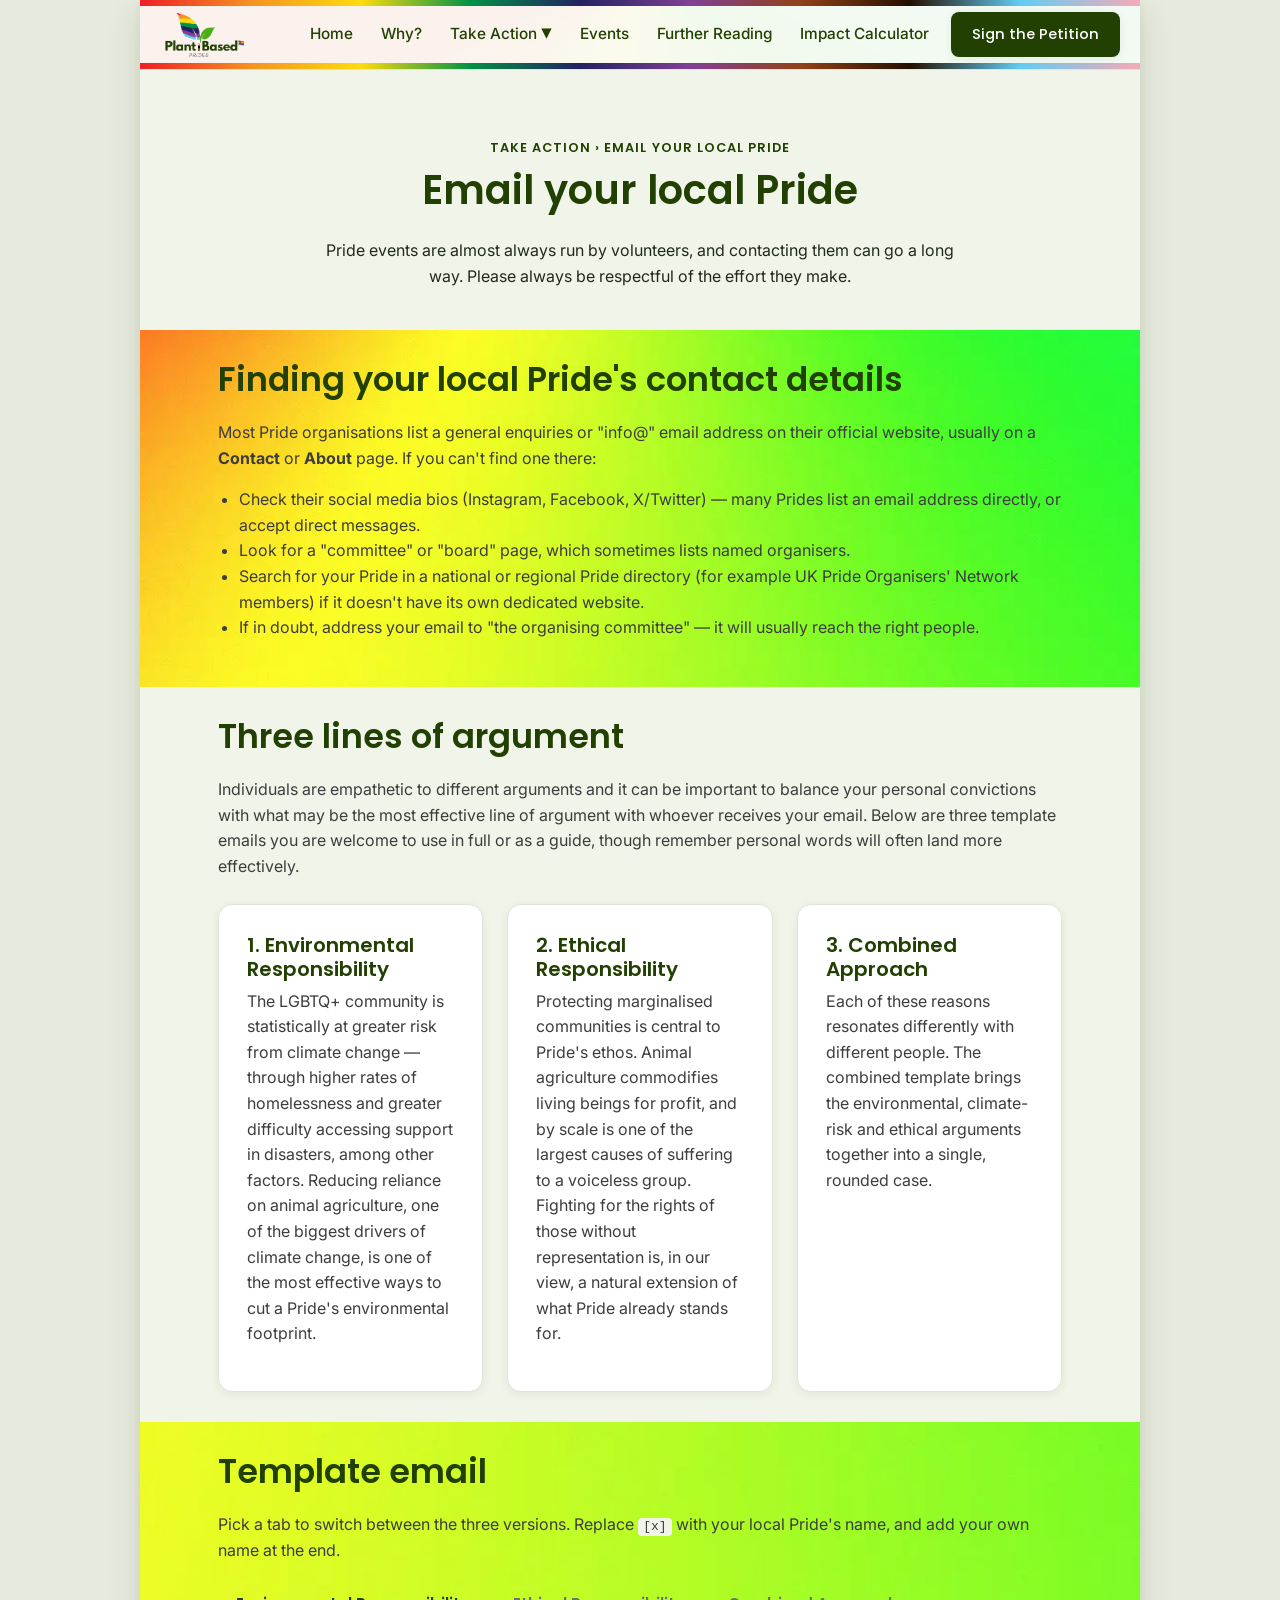
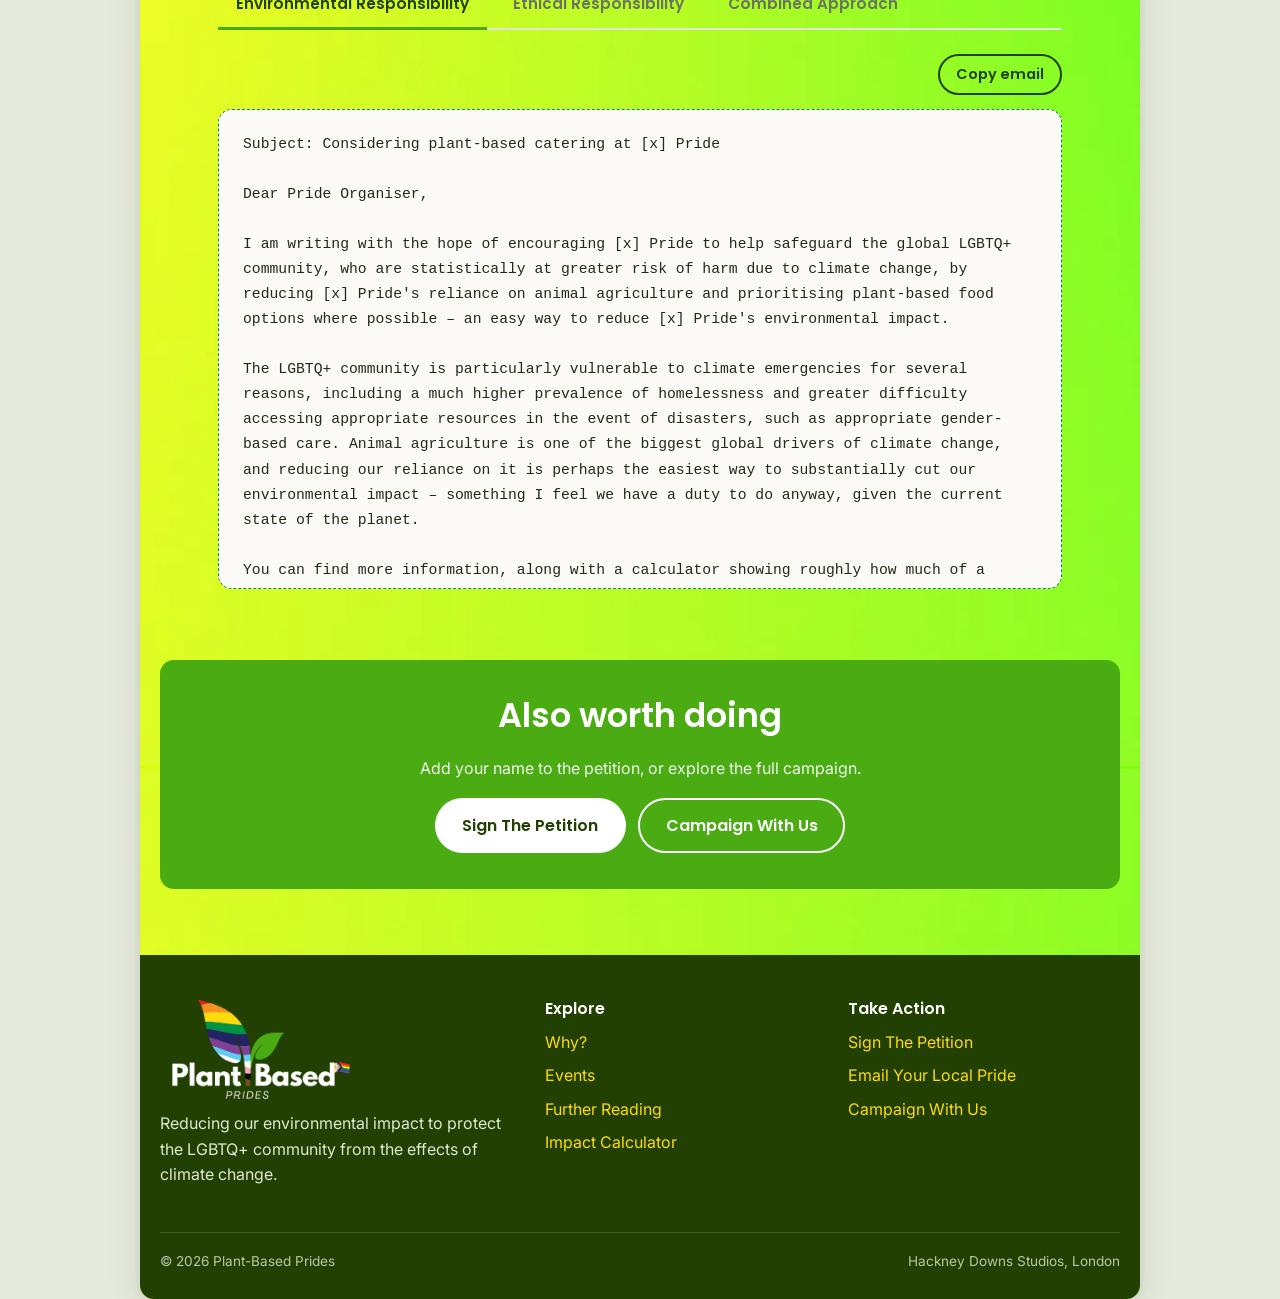
==== email-your-local-pride.html @ 800bee1b "Add files via upload" ====
<!DOCTYPE html>
<html lang="en">
<head>
<meta charset="UTF-8" />
<meta name="viewport" content="width=device-width, initial-scale=1.0" />
<title>Email Your Local Pride | Plant-Based Prides</title>
<meta name="description" content="Template emails to send to your local Pride organisers, covering three different lines of argument: environmental responsibility, ethical responsibility, and a combined approach." />
<link rel="icon" type="image/png" href="assets/images/favicon-32.png" />
<link rel="apple-touch-icon" href="assets/images/apple-touch-icon.png" />
<link rel="preconnect" href="https://fonts.googleapis.com" />
<link rel="preconnect" href="https://fonts.gstatic.com" crossorigin />
<link href="https://fonts.googleapis.com/css2?family=Poppins:wght@500;600;700&family=Inter:wght@400;500;600&display=swap" rel="stylesheet" />
<link rel="stylesheet" href="assets/css/style.css" />
</head>
<body>

<div class="page-shell">
<header class="site-header">
  <div class="pride-stripe"></div>
  <div class="nav-wrap">
    <a href="index.html" class="brand">
      <img src="assets/images/logo-text.png" alt="Plant-Based Prides" />
    </a>
    <button class="nav-toggle" aria-label="Toggle navigation" aria-expanded="false">
      <span></span><span></span><span></span>
    </button>
    <nav class="main-nav">
      <ul>
        <li><a href="index.html">Home</a></li>
        <li><a href="why.html">Why?</a></li>
        <li class="has-dropdown">
          <a class="dropdown-toggle" href="take-action.html" aria-expanded="false">Take Action <span class="chev">&#9662;</span></a>
          <ul class="dropdown-menu">
            <li><a href="https://act.plantbasedbritain.org/plant_based_prides_petition" target="_blank" rel="noopener">Sign The Petition<span class="dd-desc">Add your name to the campaign petition</span></a></li>
            <li><a href="email-your-local-pride.html">Email Your Local Pride<span class="dd-desc">Template emails, three ways to make the case</span></a></li>
            <li><a href="https://act.plantbasedbritain.org/plant_based_pride_sign_up" target="_blank" rel="noopener">Campaign With Us<span class="dd-desc">Join the wider Plant-Based Prides campaign</span></a></li>
          </ul>
        </li>
        <li><a href="events.html">Events</a></li>
        <li><a href="further-reading.html">Further Reading</a></li>
        <li><a href="impact-calculator.html">Impact Calculator</a></li>
        <li><a class="btn btn-primary btn-sm" href="https://act.plantbasedbritain.org/plant_based_prides_petition" target="_blank" rel="noopener">Sign the Petition</a></li>
      </ul>
    </nav>
  </div>
  <div class="pride-stripe"></div>
</header>

<main>

  <section class="page-hero">
    <div class="container container-narrow">
      <span class="eyebrow">Take Action &rsaquo; Email Your Local Pride</span>
      <h1>Email your local Pride</h1>
      <p>Pride events are almost always run by volunteers, and contacting them can go a long way. Please always be respectful of the effort they make.</p>
    </div>
  </section>

  <section>
    <div class="container container-narrow">
      <h2>Finding your local Pride's contact details</h2>
      <p>Most Pride organisations list a general enquiries or "info@" email address on their official website, usually on a <strong>Contact</strong> or <strong>About</strong> page. If you can't find one there:</p>
      <ul>
        <li>Check their social media bios (Instagram, Facebook, X/Twitter) &mdash; many Prides list an email address directly, or accept direct messages.</li>
        <li>Look for a "committee" or "board" page, which sometimes lists named organisers.</li>
        <li>Search for your Pride in a national or regional Pride directory (for example UK Pride Organisers' Network members) if it doesn't have its own dedicated website.</li>
        <li>If in doubt, address your email to "the organising committee" &mdash; it will usually reach the right people.</li>
      </ul>
    </div>
  </section>

  <section class="section-alt">
    <div class="container container-narrow">
      <h2>Three lines of argument</h2>
      <p>Individuals are empathetic to different arguments and it can be important to balance your personal convictions with what may be the most effective line of argument with whoever receives your email. Below are three template emails you are welcome to use in full or as a guide, though remember personal words will often land more effectively.</p>
      <div class="grid grid-3" style="margin-top:24px;">
        <div class="card">
          <h3>1. Environmental Responsibility</h3>
          <p>The LGBTQ+ community is statistically at greater risk from climate change &mdash; through higher rates of homelessness and greater difficulty accessing support in disasters, among other factors. Reducing reliance on animal agriculture, one of the biggest drivers of climate change, is one of the most effective ways to cut a Pride's environmental footprint.</p>
        </div>
        <div class="card">
          <h3>2. Ethical Responsibility</h3>
          <p>Protecting marginalised communities is central to Pride's ethos. Animal agriculture commodifies living beings for profit, and by scale is one of the largest causes of suffering to a voiceless group. Fighting for the rights of those without representation is, in our view, a natural extension of what Pride already stands for.</p>
        </div>
        <div class="card">
          <h3>3. Combined Approach</h3>
          <p>Each of these reasons resonates differently with different people. The combined template brings the environmental, climate-risk and ethical arguments together into a single, rounded case.</p>
        </div>
      </div>
    </div>
  </section>

  <section>
    <div class="container container-narrow">
      <h2>Template email</h2>
      <p>Pick a tab to switch between the three versions. Replace <code>[x]</code> with your local Pride's name, and add your own name at the end.</p>

      <div class="tabs" role="tablist">
        <button class="tab-btn active" data-tab="environmental" type="button">Environmental Responsibility</button>
        <button class="tab-btn" data-tab="ethical" type="button">Ethical Responsibility</button>
        <button class="tab-btn" data-tab="combined" type="button">Combined Approach</button>
      </div>

      <div class="tab-panel active" data-panel="environmental">
        <div class="copy-row">
          <span class="copy-feedback" data-feedback="environmental">Copied!</span>
          <button class="btn btn-outline btn-sm" data-copy="environmental" type="button">Copy email</button>
        </div>
        <pre class="email-box" id="template-environmental">Subject: Considering plant-based catering at [x] Pride

Dear Pride Organiser,

I am writing with the hope of encouraging [x] Pride to help safeguard the global LGBTQ+ community, who are statistically at greater risk of harm due to climate change, by reducing [x] Pride's reliance on animal agriculture and prioritising plant-based food options where possible &ndash; an easy way to reduce [x] Pride's environmental impact.

The LGBTQ+ community is particularly vulnerable to climate emergencies for several reasons, including a much higher prevalence of homelessness and greater difficulty accessing appropriate resources in the event of disasters, such as appropriate gender-based care. Animal agriculture is one of the biggest global drivers of climate change, and reducing our reliance on it is perhaps the easiest way to substantially cut our environmental impact &ndash; something I feel we have a duty to do anyway, given the current state of the planet.

You can find more information, along with a calculator showing roughly how much of a reduction in environmental impact [x] Pride could achieve, here: [insert Plant-Based Prides website link]

Thank you so much for your time and for any consideration you can give this.

[Your name]</pre>
      </div>

      <div class="tab-panel" data-panel="ethical">
        <div class="copy-row">
          <span class="copy-feedback" data-feedback="ethical">Copied!</span>
          <button class="btn btn-outline btn-sm" data-copy="ethical" type="button">Copy email</button>
        </div>
        <pre class="email-box" id="template-ethical">Subject: Plant-based catering and Pride's duty to the voiceless

Dear Pride Organiser,

I'm writing to ask [x] Pride to consider prioritising plant-based catering at future events, on ethical grounds.

Pride exists to protect and empower marginalised communities &ndash; those without a fair say in decisions that affect them. I believe that principle shouldn't stop at our own community. Animal agriculture commodifies living beings for profit, and the dairy industry in particular is built on the exploitation of animals' reproductive systems. By scale, it is one of the largest sources of suffering inflicted on any individual, voiceless group.

Fighting for the rights of, and working to end the suffering of, beings who have no representation where decisions are made feels like a natural extension of what Pride already stands for. Choosing plant-based catering at [x] Pride would be a clear, visible way of extending that same principle of protection and inclusion further.

You can find more information about the campaign, along with an environmental impact calculator, here: [insert Plant-Based Prides website link]

Thank you for taking the time to consider this.

[Your name]</pre>
      </div>

      <div class="tab-panel" data-panel="combined">
        <div class="copy-row">
          <span class="copy-feedback" data-feedback="combined">Copied!</span>
          <button class="btn btn-outline btn-sm" data-copy="combined" type="button">Copy email</button>
        </div>
        <pre class="email-box" id="template-combined">Subject: Why [x] Pride might consider plant-based catering

Dear Pride Organiser,

I'm writing to encourage [x] Pride to consider prioritising plant-based catering at its events and meetings, for three reasons I hope will resonate.

First, the LGBTQ+ community is statistically at greater risk from climate change, including higher rates of homelessness and greater difficulty accessing appropriate support in the event of disasters. Reducing our reliance on animal agriculture &ndash; one of the biggest global drivers of climate change &ndash; is one of the most effective ways to cut [x] Pride's environmental footprint.

Second, given the current state of the planet, minimising the environmental impact of any large event feels like a responsibility we all share, regardless of who is most affected by it.

Third, and just as importantly, Pride has always stood for protecting marginalised communities who lack a voice in decisions that affect them. Animal agriculture commodifies living beings for profit at enormous scale, and I believe standing against the suffering of the voiceless is a natural extension of what Pride already represents.

Together, these are why I hope [x] Pride will consider moving toward plant-based catering. You can find more information, along with a calculator showing the potential reduction in environmental impact, here: [insert Plant-Based Prides website link]

Thank you so much for your time and consideration.

[Your name]</pre>
      </div>

    </div>
  </section>

  <section class="section-tight">
    <div class="container">
      <div class="cta-banner">
        <h2>Also worth doing</h2>
        <p>Add your name to the petition, or explore the full campaign.</p>
        <div class="btn-group" style="justify-content:center;">
          <a href="https://act.plantbasedbritain.org/plant_based_prides_petition" target="_blank" rel="noopener" class="btn btn-white">Sign The Petition</a>
          <a href="https://act.plantbasedbritain.org/plant_based_pride_sign_up" target="_blank" rel="noopener" class="btn btn-outline" style="border-color:#fff;color:#fff;">Campaign With Us</a>
        </div>
      </div>
    </div>
  </section>

</main>

<footer class="site-footer">
  <div class="container">
    <div class="footer-grid">
      <div class="footer-brand">
        <img src="assets/images/logo-text-light.png" alt="Plant-Based Prides" />
        <p>Reducing our environmental impact to protect the LGBTQ+ community from the effects of climate change.</p>
      </div>
      <div>
        <h4>Explore</h4>
        <ul>
          <li><a href="why.html">Why?</a></li>
          <li><a href="events.html">Events</a></li>
          <li><a href="further-reading.html">Further Reading</a></li>
          <li><a href="impact-calculator.html">Impact Calculator</a></li>
        </ul>
      </div>
      <div>
        <h4>Take Action</h4>
        <ul>
          <li><a href="https://act.plantbasedbritain.org/plant_based_prides_petition" target="_blank" rel="noopener">Sign The Petition</a></li>
          <li><a href="email-your-local-pride.html">Email Your Local Pride</a></li>
          <li><a href="https://act.plantbasedbritain.org/plant_based_pride_sign_up" target="_blank" rel="noopener">Campaign With Us</a></li>
        </ul>
      </div>
    </div>
    <div class="footer-bottom">
      <span>&copy; <span id="year"></span> Plant-Based Prides</span>
      <span>Hackney Downs Studios, London</span>
    </div>
  </div>
</footer>
</div>

<script>document.getElementById('year').textContent = new Date().getFullYear();</script>
<script src="assets/js/main.js"></script>
<script>
  document.addEventListener("DOMContentLoaded", () => {
    const tabBtns = document.querySelectorAll(".tab-btn");
    const panels = document.querySelectorAll(".tab-panel");

    tabBtns.forEach((btn) => {
      btn.addEventListener("click", () => {
        tabBtns.forEach((b) => b.classList.remove("active"));
        panels.forEach((p) => p.classList.remove("active"));
        btn.classList.add("active");
        document.querySelector(`.tab-panel[data-panel="${btn.dataset.tab}"]`).classList.add("active");
      });
    });

    document.querySelectorAll("[data-copy]").forEach((btn) => {
      btn.addEventListener("click", async () => {
        const key = btn.dataset.copy;
        const text = document.getElementById(`template-${key}`).innerText;
        try {
          await navigator.clipboard.writeText(text);
        } catch (err) {
          const ta = document.createElement("textarea");
          ta.value = text;
          document.body.appendChild(ta);
          ta.select();
          document.execCommand("copy");
          document.body.removeChild(ta);
        }
        const feedback = document.querySelector(`[data-feedback="${key}"]`);
        feedback.classList.add("show");
        setTimeout(() => feedback.classList.remove("show"), 1800);
      });
    });
  });
</script>

</body>
</html>
---- assets/css/style.css ----
/* ==========================================================================
   Plant-Based Prides — global stylesheet
   Palette sampled directly from the campaign logo:
   - Dark green   #214001  (wordmark / body headings)
   - Leaf green   #4BAB13  (primary action colour)
   - Deep green   #029246  (secondary accent / stripe)
   - Charcoal     #3D3D3D  (body text)
   Progress Pride flag colours (decorative stripe only):
   red #EE1E25, orange #F59121, yellow #FEDB0E, green #029246,
   navy #232262, purple #804096, light blue #61CDF4, pink #F7AAB6
   ========================================================================== */

:root {
  --pbp-dark-green: #214001;
  --pbp-green: #4bab13;
  --pbp-green-deep: #029246;
  --pbp-charcoal: #3d3d3d;
  --pbp-ink: #202b18;
  --pbp-bg: #fbfaf6;
  --pbp-bg-alt: #f0f4e9;
  --pbp-white: #ffffff;
  --pbp-border: #e1e5d8;

  --pbp-red: #ee1e25;
  --pbp-orange: #f59121;
  --pbp-yellow: #fedb0e;
  --pbp-navy: #232262;
  --pbp-purple: #804096;
  --pbp-lightblue: #61cdf4;
  --pbp-pink: #f7aab6;
  --pbp-brown: #934118;
  --pbp-black: #240f00;

  --pride-stripe: linear-gradient(
    90deg,
    var(--pbp-red) 0%,
    var(--pbp-orange) 11%,
    var(--pbp-yellow) 22%,
    var(--pbp-green-deep) 33%,
    var(--pbp-navy) 44%,
    var(--pbp-purple) 55%,
    var(--pbp-brown) 66%,
    var(--pbp-black) 77%,
    var(--pbp-lightblue) 88%,
    var(--pbp-pink) 100%
  );

  --font-heading: "Poppins", "Segoe UI", system-ui, sans-serif;
  --font-body: "Inter", "Segoe UI", system-ui, -apple-system, sans-serif;

  --container-width: 1000px;
  --radius: 14px;
  --shadow-soft: 0 6px 24px rgba(33, 64, 1, 0.08);
  --shadow-card: 0 2px 10px rgba(33, 64, 1, 0.07);
}

/* ---------- Reset ---------- */
* { box-sizing: border-box; }
html { scroll-behavior: smooth; }
body {
  margin: 0;
  font-family: var(--font-body);
  color: var(--pbp-charcoal);
  background: #e7ebde;
  line-height: 1.6;
  -webkit-font-smoothing: antialiased;
}

/* Boxed page shell — keeps the whole site (including hero images) capped at
   a comfortable reading width, set slightly apart from the page backdrop
   with a soft shadow. */
.page-shell {
  max-width: var(--container-width);
  margin: 0 auto;
  background-color: var(--pbp-bg);
  /* Decorative background: bg-tile.webp is bg.png stacked on top of its own
     vertical flip (so it's twice bg.png's height). Anchoring it to the top
     and repeating it vertically means the first "page" of it lines up with
     bg.png exactly (i.e. pages under ~3000px just show the top of bg.png,
     cropped at the bottom, same on every page); on taller pages it carries
     on into the mirrored half and then repeats, and because each half is a
     mirror of the last, the repeat is seamless with no visible join.
     Regenerate bg-tile.webp (see README-SITE-GUIDE.md) if bg.png changes. */
  background-image: url("../images/bg-tile.webp");
  background-repeat: repeat-y;
  background-position: top center;
  background-size: 100% auto;
  box-shadow: 0 10px 34px rgba(33, 64, 1, 0.14), 0 2px 8px rgba(33, 64, 1, 0.06);
  /* Curved corners only at the bottom — square at the top. */
  border-radius: 0 0 var(--radius) var(--radius);
  overflow: hidden;
  min-height: 100vh;
}
@media (max-width: 800px) {
  .page-shell { box-shadow: none; border-radius: 0; }
}
img { max-width: 100%; display: block; }
a { color: var(--pbp-green-deep); text-decoration: none; }
a:hover { text-decoration: underline; }
h1, h2, h3, h4 {
  font-family: var(--font-heading);
  color: var(--pbp-dark-green);
  line-height: 1.2;
  margin: 0 0 0.6em;
  font-weight: 600;
}
h1 { font-size: clamp(2rem, 4.5vw, 2.5rem); }
h2 { font-size: clamp(1.5rem, 3vw, 2.1rem); }
h3 { font-size: 1.25rem; }
p { margin: 0 0 1em; }
ul, ol { padding-left: 1.3em; }
blockquote {
  margin: 1.5em 0;
  padding: 0.9em 1.4em;
  border-left: 4px solid var(--pbp-green);
  background: var(--pbp-bg-alt);
  border-radius: 0 10px 10px 0;
  font-style: italic;
  color: var(--pbp-ink);
}
blockquote cite {
  display: block;
  margin-top: 0.5em;
  font-style: normal;
  font-size: 0.9rem;
  color: var(--pbp-green-deep);
}
code { background: var(--pbp-bg-alt); padding: 0.1em 0.4em; border-radius: 4px; }

/* ---------- Layout helpers ---------- */
.container {
  width: 100%;
  max-width: var(--container-width);
  margin: 0 auto;
  padding: 0 20px;
}
.container-narrow { max-width: 860px; }
.container-narrow { padding: 0 8px; }
section { padding: 30px 0; }
.section-alt { background: var(--pbp-bg-alt); }
.section-tight { padding: 26px 0; }
.text-center { text-align: center; }
.stack-sm > * + * { margin-top: 0.75em; }

.pride-stripe {
  height: 6px;
  width: 100%;
  background: var(--pride-stripe);
}

.eyebrow {
  display: inline-block;
  font-family: var(--font-heading);
  font-weight: 600;
  font-size: 0.8rem;
  letter-spacing: 0.08em;
  text-transform: uppercase;
  color: var(--pbp-dark-green);
  margin-bottom: 0.6em;
}

/* ---------- Buttons ---------- */
.btn {
  display: inline-flex;
  align-items: center;
  gap: 0.5em;
  font-family: var(--font-heading);
  font-weight: 600;
  font-size: 1rem;
  padding: 0.8em 1.6em;
  border-radius: 999px;
  border: 2px solid transparent;
  cursor: pointer;
  transition: transform 0.15s ease, box-shadow 0.15s ease, background 0.15s ease, color 0.15s ease;
  text-decoration: none;
}
.btn:hover { transform: translateY(-2px); text-decoration: none; }
.btn-primary {
  background: var(--pbp-green);
  color: var(--pbp-white);
  box-shadow: var(--shadow-card);
}
.btn-primary:hover { background: var(--pbp-dark-green); color: var(--pbp-white); }
.btn-outline {
  background: transparent;
  border-color: var(--pbp-dark-green);
  color: var(--pbp-dark-green);
}
.btn-outline:hover { background: var(--pbp-dark-green); color: var(--pbp-white); }
.btn-white {
  background: var(--pbp-white);
  color: var(--pbp-dark-green);
}
.btn-white:hover { background: var(--pbp-yellow); color: var(--pbp-dark-green); }
.btn-block { width: 100%; justify-content: center; }
.btn-sm { padding: 0.55em 1.1em; font-size: 0.9rem; }
.btn-group { display: flex; flex-wrap: wrap; gap: 12px; }

/* ---------- Header / Nav ---------- */
.site-header {
  position: sticky;
  top: 0;
  z-index: 100;
  background: rgba(251, 250, 246, 0.96);
  backdrop-filter: blur(6px);
  border-bottom: 1px solid var(--pbp-border);
}
.nav-wrap {
  display: flex;
  align-items: center;
  justify-content: space-between;
  padding: 6px 20px;
  max-width: var(--container-width);
  margin: 0 auto;
  gap: 16px;
}
.brand {
  display: flex;
  align-items: center;
  gap: 10px;
  flex-shrink: 0;
}
.brand img { height: 44px; width: auto; }
.brand-name { display: none; }

.nav-toggle {
  display: none;
  background: none;
  border: none;
  cursor: pointer;
  padding: 8px;
}
.nav-toggle span {
  display: block;
  width: 26px;
  height: 3px;
  margin: 5px 0;
  background: var(--pbp-dark-green);
  border-radius: 2px;
  transition: 0.2s;
}

.main-nav ul {
  list-style: none;
  display: flex;
  align-items: center;
  gap: 4px;
  margin: 0;
  padding: 0;
  flex-wrap: wrap;
}
.main-nav a {
  color: var(--pbp-dark-green);
  font-weight: 500;
  font-size: 0.96rem;
  padding: 10px 12px;
  border-radius: 8px;
  text-decoration: none;
  display: inline-block;
}
.main-nav a:hover,
.main-nav a.active {
  background: var(--pbp-bg-alt);
  color: var(--pbp-dark-green);
  text-decoration: underline;
}
.main-nav .btn-primary {
  margin-left: 6px;
  padding: 0.6em 1.3em;
  font-size: 0.92rem;
  background: var(--pbp-dark-green);
  color: var(--pbp-white);
}
.main-nav .btn-primary:hover { background: var(--pbp-green); color: var(--pbp-white); }

.has-dropdown { position: relative; }
.dropdown-toggle {
  display: inline-flex;
  align-items: center;
  gap: 4px;
  background: none;
  border: none;
  font: inherit;
  cursor: pointer;
  color: var(--pbp-dark-green);
  font-weight: 500;
  font-size: 0.96rem;
  padding: 10px 12px;
  border-radius: 8px;
}
.dropdown-toggle:hover { background: var(--pbp-bg-alt); color: var(--pbp-dark-green); text-decoration: underline; }
.dropdown-toggle .chev { transition: transform 0.15s ease; font-size: 1.35em; line-height: 1; }
.has-dropdown.open .dropdown-toggle .chev { transform: rotate(180deg); }

/* Show dropdown on hover for mouse users (desktop only); click toggle still
   works for touch/keyboard and keeps it open after the mouse leaves. */
@media (min-width: 761px) {
  .has-dropdown:hover .dropdown-menu {
    opacity: 1;
    visibility: visible;
    transform: translateY(0);
  }
  .has-dropdown:hover .dropdown-toggle .chev {
    transform: rotate(180deg);
  }
}

.dropdown-menu {
  list-style: none;
  margin: 0;
  padding: 8px;
  position: absolute;
  top: calc(100% + 6px);
  left: 0;
  min-width: 230px;
  background: var(--pbp-white);
  border: 1px solid var(--pbp-border);
  border-radius: 12px;
  box-shadow: var(--shadow-soft);
  opacity: 0;
  visibility: hidden;
  transform: translateY(6px);
  transition: opacity 0.15s ease, transform 0.15s ease, visibility 0.15s;
  z-index: 50;
}
.has-dropdown.open .dropdown-menu {
  opacity: 1;
  visibility: visible;
  transform: translateY(0);
}
.dropdown-menu li + li { margin-top: 2px; }
.dropdown-menu a {
  display: block;
  padding: 10px 12px;
  border-radius: 8px;
  font-size: 0.94rem;
  color: var(--pbp-ink);
}
.dropdown-menu a:hover { background: var(--pbp-bg-alt); color: var(--pbp-green-deep); }
.dropdown-menu .dd-desc {
  display: block;
  font-size: 0.78rem;
  color: #6b7361;
  margin-top: 2px;
  font-weight: 400;
}

/* ---------- Hero ---------- */
.hero {
  padding: 0;
  overflow: hidden;
}
.hero-media {
  position: relative;
  width: 100%;
  aspect-ratio: 16 / 7;
  overflow: hidden;

  /* ---- Easy image controls ----
     --img-x / --img-y  : focus point of the image, 0 = left/top, 1 = right/bottom, 0.5 = centered.
       NOTE: if the image's own proportions are close to the box's shape on one axis,
       there may be no room left for it to slide on that axis — nudge --img-zoom up
       a little (e.g. 1.1–1.3) to free up movement on both axes at once.
     --img-zoom : how far to zoom into the image beyond the minimum needed to fill the
       box, e.g. 1 = no extra zoom, 1.2 = 20% closer in. Also useful just to crop in
       tighter on the image generally.
     --crop-top/right/bottom/left : how much to trim off that edge, as a fraction
       from 0 (no crop) to just under 1 (e.g. 0.1 = trim 10% off that side).
     Edit the values on the .hero-media--home / .hero-media--why blocks below
     (or add a new modifier block the same way) — nothing else needs to change. */
  --img-x: 0.5;
  --img-y: 0.5;
  --img-zoom: 1;
  --crop-top: 0;
  --crop-right: 0;
  --crop-bottom: 0;
  --crop-left: 0;
}
.hero-media img {
  width: 100%;
  height: 100%;
  object-fit: cover;
  object-position: calc(var(--img-x) * 100%) calc(var(--img-y) * 100%);
  transform-origin: calc(var(--img-x) * 100%) calc(var(--img-y) * 100%);
  transform: scale(calc(var(--img-zoom) * max(
    calc(1 / (1 - var(--crop-left) - var(--crop-right))),
    calc(1 / (1 - var(--crop-top) - var(--crop-bottom)))
  )));
  clip-path: inset(
    calc(var(--crop-top) * 100%)
    calc(var(--crop-right) * 100%)
    calc(var(--crop-bottom) * 100%)
    calc(var(--crop-left) * 100%)
  );
}

/* Homepage hero image */
.hero-media--home {
  aspect-ratio: 16 / 6;
  --img-x: 0.5;
  --img-y: 0.4;
  --img-zoom: 1.0;
  --crop-top: 0;
  --crop-right: 0;
  --crop-bottom: 0;
  --crop-left: 0;
}

/* "Why?" page hero image */
.hero-media--why {
  aspect-ratio: 16 / 6;
  --img-x: 0.5;
  --img-y: 0.4;
  --img-zoom: 1.0;
  --crop-top: 0;
  --crop-right: 0;
  --crop-bottom: 0;
  --crop-left: 0;
}

.hero-media::after {
  content: "";
  position: absolute;
  inset: 0;
  background: linear-gradient(180deg, rgba(20, 35, 5, 0.15) 100%, rgba(20, 35, 5, 0.55) 500%);
  pointer-events: none; /* let clicks pass through to links in .hero-caption */
}
.hero-caption {
  position: absolute;
  bottom: 0;
  left: 0;
  right: 0;
  padding: 28px 24px 32px;
  color: var(--pbp-white);
  text-align: center;
}
.hero-caption .container { padding: 0; max-width: var(--container-width); margin: 0 auto; }
.hero-tagline {
  font-family: var(--font-heading);
  font-size: clamp(1.1rem, 2.6vw, 1.5rem);
  font-weight: 600;
  max-width: 780px;
  margin: 0 auto;
  color: #ffffff;
  text-shadow: 0 2px 10px rgba(0, 0, 0, 0.35);
}
.hero-tagline a {
  color: var(--pbp-yellow);
  text-decoration: underline;
  pointer-events: auto;
  position: relative;
  z-index: 1;
}

.page-hero {
  padding: 64px 0 40px;
  text-align: center;
  background: var(--pbp-bg-alt);
}
.page-hero p { max-width: 640px; margin: 0 auto; color: var(--pbp-ink); }
.page-hero.with-image { padding: 0; text-align: left; }

/* ---------- Cards / grids ---------- */
.grid {
  display: grid;
  gap: 24px;
}
.grid-2 { grid-template-columns: repeat(2, 1fr); }
.grid-3 { grid-template-columns: repeat(3, 1fr); }

.card {
  background: var(--pbp-white);
  border: 1px solid var(--pbp-border);
  border-radius: var(--radius);
  padding: 28px;
  box-shadow: var(--shadow-card);
}
.card h3 { margin-bottom: 0.4em; }
.card .icon {
  width: 46px;
  height: 46px;
  border-radius: 12px;
  background: var(--pbp-bg-alt);
  display: flex;
  align-items: center;
  justify-content: center;
  font-size: 1.4rem;
  margin-bottom: 14px;
}

.quote-grid { display: grid; gap: 18px; grid-template-columns: repeat(2, 1fr); }

/* ---------- Tabs (calculator % / email templates) ---------- */
.tabs {
  display: flex;
  gap: 8px;
  flex-wrap: wrap;
  border-bottom: 2px solid var(--pbp-border);
  margin-bottom: 24px;
}
.tab-btn {
  font-family: var(--font-heading);
  font-weight: 600;
  font-size: 0.95rem;
  background: none;
  border: none;
  padding: 12px 18px;
  cursor: pointer;
  color: #6b7361;
  border-bottom: 3px solid transparent;
  margin-bottom: -2px;
  transition: color 0.15s ease, border-color 0.15s ease;
}
.tab-btn:hover { color: var(--pbp-green-deep); }
.tab-btn.active {
  color: var(--pbp-dark-green);
  border-bottom-color: var(--pbp-green);
}
.tab-panel { display: none; }
.tab-panel.active { display: block; animation: fadeIn 0.2s ease; }
@keyframes fadeIn { from { opacity: 0; } to { opacity: 1; } }

/* ---------- Forms / Calculator ---------- */
.calc-card {
  background: var(--pbp-white);
  border: 1px solid var(--pbp-border);
  border-radius: var(--radius);
  padding: 28px;
  box-shadow: var(--shadow-soft);
}
.field { margin-bottom: 20px; }
.field label {
  display: block;
  font-weight: 600;
  color: var(--pbp-dark-green);
  margin-bottom: 6px;
  font-size: 0.95rem;
}
.field input[type="number"],
.field select,
.field textarea {
  width: 100%;
  padding: 11px 13px;
  border: 1.5px solid var(--pbp-border);
  border-radius: 9px;
  font-size: 1rem;
  font-family: var(--font-body);
  background: var(--pbp-bg);
  color: var(--pbp-ink);
}
.field input[type="number"]:focus,
.field select:focus,
.field textarea:focus {
  outline: none;
  border-color: var(--pbp-green);
}
.field input[type="range"] {
  width: 100%;
  accent-color: var(--pbp-green);
}
.range-value {
  text-align: right;
  font-weight: 600;
  color: var(--pbp-green-deep);
  font-size: 0.9rem;
}
.field-hint {
  font-size: 0.85rem;
  color: #6b7361;
  margin-top: 6px;
}

.results-panel {
  margin-top: 26px;
  padding: 24px;
  border-radius: var(--radius);
  background: var(--pbp-bg-alt);
  border-left: 5px solid var(--pbp-green);
}
.results-panel.empty { color: #6b7361; font-style: italic; }
.stat-grid {
  display: grid;
  gap: 16px;
  grid-template-columns: repeat(3, 1fr);
  margin: 18px 0;
}
.stat {
  background: var(--pbp-white);
  border-radius: 10px;
  padding: 16px;
  text-align: center;
  border: 1px solid var(--pbp-border);
}
.stat .stat-value {
  display: block;
  font-family: var(--font-heading);
  font-size: 1.5rem;
  font-weight: 700;
  color: var(--pbp-green-deep);
}
.stat .stat-label {
  font-size: 0.8rem;
  color: #6b7361;
  text-transform: uppercase;
  letter-spacing: 0.03em;
}
.equivalents {
  font-style: italic;
  color: var(--pbp-ink);
}

/* ---------- Email template box ---------- */
.email-box {
  background: var(--pbp-bg);
  border: 1.5px dashed var(--pbp-green-deep);
  border-radius: var(--radius);
  padding: 22px 24px;
  white-space: pre-wrap;
  font-family: "Courier New", ui-monospace, monospace;
  font-size: 0.92rem;
  line-height: 1.7;
  color: var(--pbp-ink);
  max-height: 480px;
  overflow-y: auto;
}
.copy-row {
  display: flex;
  justify-content: flex-end;
  margin-bottom: 10px;
}
.copy-feedback {
  font-size: 0.85rem;
  color: var(--pbp-green-deep);
  font-weight: 600;
  margin-left: 10px;
  opacity: 0;
  transition: opacity 0.2s ease;
}
.copy-feedback.show { opacity: 1; }

/* ---------- Events ---------- */
.event-card {
  display: flex;
  gap: 20px;
  background: var(--pbp-white);
  border: 1px solid var(--pbp-border);
  border-radius: var(--radius);
  padding: 22px;
  box-shadow: var(--shadow-card);
}
.event-date {
  flex-shrink: 0;
  width: 84px;
  text-align: center;
  background: var(--pbp-bg-alt);
  border-radius: 10px;
  padding: 12px 6px;
  font-family: var(--font-heading);
}
.event-date .day { display: block; font-size: 1.6rem; font-weight: 700; color: var(--pbp-green-deep); line-height: 1; }
.event-date .month { display: block; font-size: 0.8rem; text-transform: uppercase; color: var(--pbp-dark-green); margin-top: 4px; }
.event-date .year { display: block; font-size: 0.72rem; color: #6b7361; }
.event-body h3 { margin-bottom: 0.2em; }
.event-meta { font-size: 0.88rem; color: #6b7361; margin-bottom: 0.5em; }
.event-empty {
  text-align: center;
  padding: 48px 24px;
  color: #6b7361;
  border: 1.5px dashed var(--pbp-border);
  border-radius: var(--radius);
}

/* ---------- Further reading ---------- */
.source-list { list-style: none; padding: 0; margin: 0; }
.source-list li {
  padding: 14px 0;
  border-bottom: 1px solid var(--pbp-border);
}
.source-list li:last-child { border-bottom: none; }
.source-list a { font-weight: 600; }
.source-list .src-note { display: block; font-size: 0.87rem; color: #6b7361; margin-top: 2px; }

/* ---------- Footer ---------- */
.site-footer {
  background: var(--pbp-dark-green);
  color: #dfe8d3;
  padding: 44px 0 26px;
  margin-top: 40px;
}
.site-footer a { color: var(--pbp-yellow); }
.footer-grid {
  display: grid;
  grid-template-columns: 1.3fr 1fr 1fr;
  gap: 32px;
  margin-bottom: 28px;
}
.footer-grid h4 { color: var(--pbp-white); font-size: 1rem; margin-bottom: 0.7em; }
.footer-grid ul { list-style: none; padding: 0; margin: 0; }
.footer-grid li { margin-bottom: 8px; }
.footer-brand img { height: 100px; margin-bottom: 12px; }
.footer-bottom {
  border-top: 1px solid rgba(255, 255, 255, 0.15);
  padding-top: 18px;
  font-size: 0.85rem;
  color: #b9c7a8;
  display: flex;
  justify-content: space-between;
  flex-wrap: wrap;
  gap: 10px;
}

/* ---------- Utility banner ---------- */
.cta-banner {
  background: var(--pbp-green);
  color: var(--pbp-white);
  border-radius: var(--radius);
  padding: 36px;
  text-align: center;
}
.cta-banner h2 { color: var(--pbp-white); }
.cta-banner p { color: rgba(255, 255, 255, 0.92); }

/* ---------- Responsive ---------- */
@media (max-width: 860px) {
  .grid-3 { grid-template-columns: 1fr; }
  .grid-2 { grid-template-columns: 1fr; }
  .quote-grid { grid-template-columns: 1fr; }
  .footer-grid { grid-template-columns: 1fr 1fr; }
  .stat-grid { grid-template-columns: 1fr; }
}

@media (max-width: 760px) {
  .nav-toggle { display: block; }
  .main-nav {
    display: none;
    position: absolute;
    top: 100%;
    left: 0;
    right: 0;
    background: var(--pbp-white);
    border-bottom: 1px solid var(--pbp-border);
    box-shadow: var(--shadow-soft);
  }
  .main-nav.open { display: block; }
  .main-nav ul { flex-direction: column; align-items: stretch; padding: 10px; gap: 0; }
  .main-nav a { padding: 12px 14px; }
  .main-nav .btn-primary { margin: 8px 14px 4px; text-align: center; justify-content: center; }
  .has-dropdown .dropdown-menu {
    position: static;
    box-shadow: none;
    border: none;
    opacity: 1;
    visibility: visible;
    transform: none;
    display: none;
    padding-left: 10px;
  }
  .has-dropdown.open .dropdown-menu { display: block; }
  .dropdown-toggle { width: 100%; justify-content: space-between; }
  .footer-grid { grid-template-columns: 1fr; }
  .event-card { flex-direction: column; }
  .event-date { width: 100%; display: flex; align-items: center; justify-content: center; gap: 6px; }
}

@media (max-width: 600px) {
  section { padding: 32px 0; }
  .card { padding: 20px; }
  .calc-card { padding: 20px; }
}

/* ---------- Forced mobile nav ----------
   main.js measures whether the nav items (including the Sign the Petition
   button) wrap onto a second line. If they do — even above the 760px
   breakpoint above, e.g. because of a long page title or a narrower browser
   window that isn't quite mobile-width — it adds "force-mobile-nav" to
   .site-header, which switches on the same collapsed/hamburger layout as
   the @media (max-width: 760px) block above. Keep these two in sync if you
   change one. */
.site-header.force-mobile-nav .nav-toggle { display: block; }
.site-header.force-mobile-nav .main-nav {
  display: none;
  position: absolute;
  top: 100%;
  left: 0;
  right: 0;
  background: var(--pbp-white);
  border-bottom: 1px solid var(--pbp-border);
  box-shadow: var(--shadow-soft);
}
.site-header.force-mobile-nav .main-nav.open { display: block; }
.site-header.force-mobile-nav .main-nav ul { flex-direction: column; align-items: stretch; padding: 10px; gap: 0; }
.site-header.force-mobile-nav .main-nav a { padding: 12px 14px; }
.site-header.force-mobile-nav .main-nav .btn-primary { margin: 8px 14px 4px; text-align: center; justify-content: center; }
.site-header.force-mobile-nav .has-dropdown .dropdown-menu {
  position: static;
  box-shadow: none;
  border: none;
  opacity: 1;
  visibility: visible;
  transform: none;
  display: none;
  padding-left: 10px;
}
.site-header.force-mobile-nav .has-dropdown.open .dropdown-menu { display: block; }
.site-header.force-mobile-nav .dropdown-toggle { width: 100%; justify-content: space-between; }
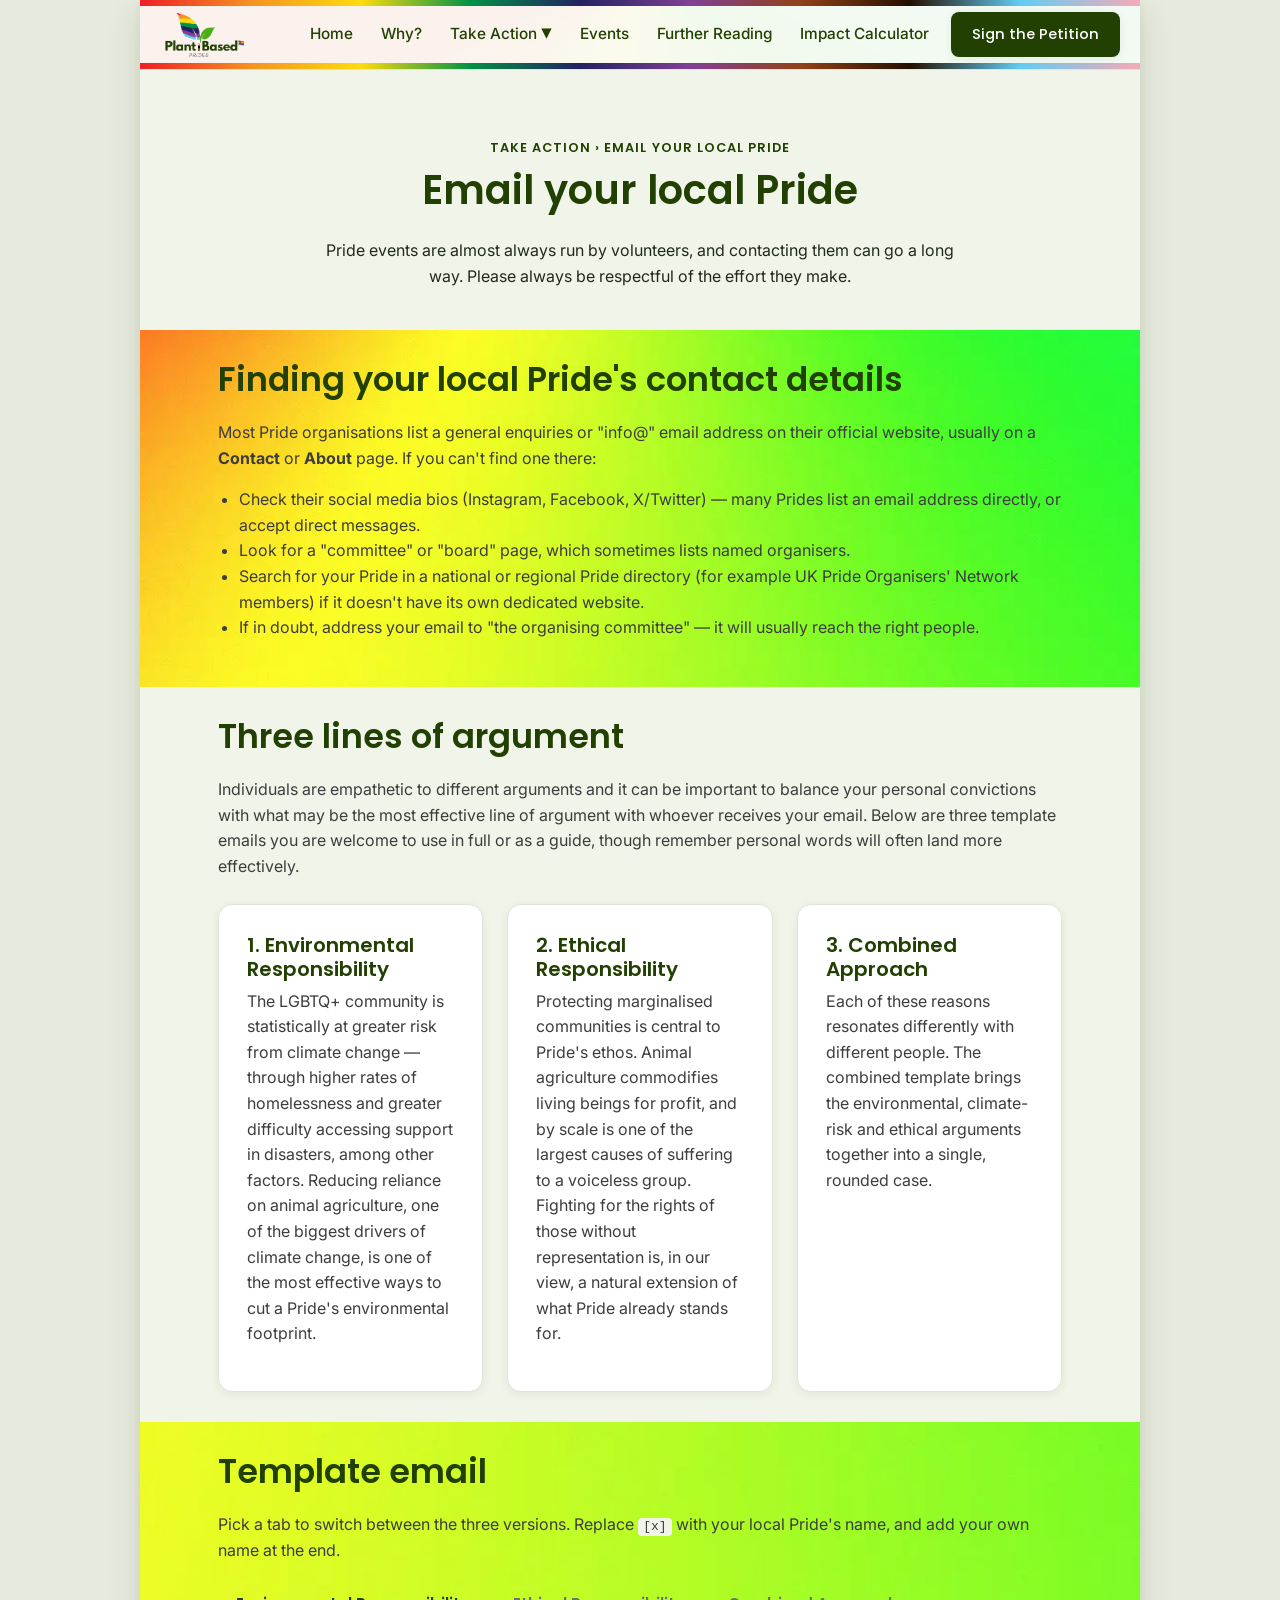
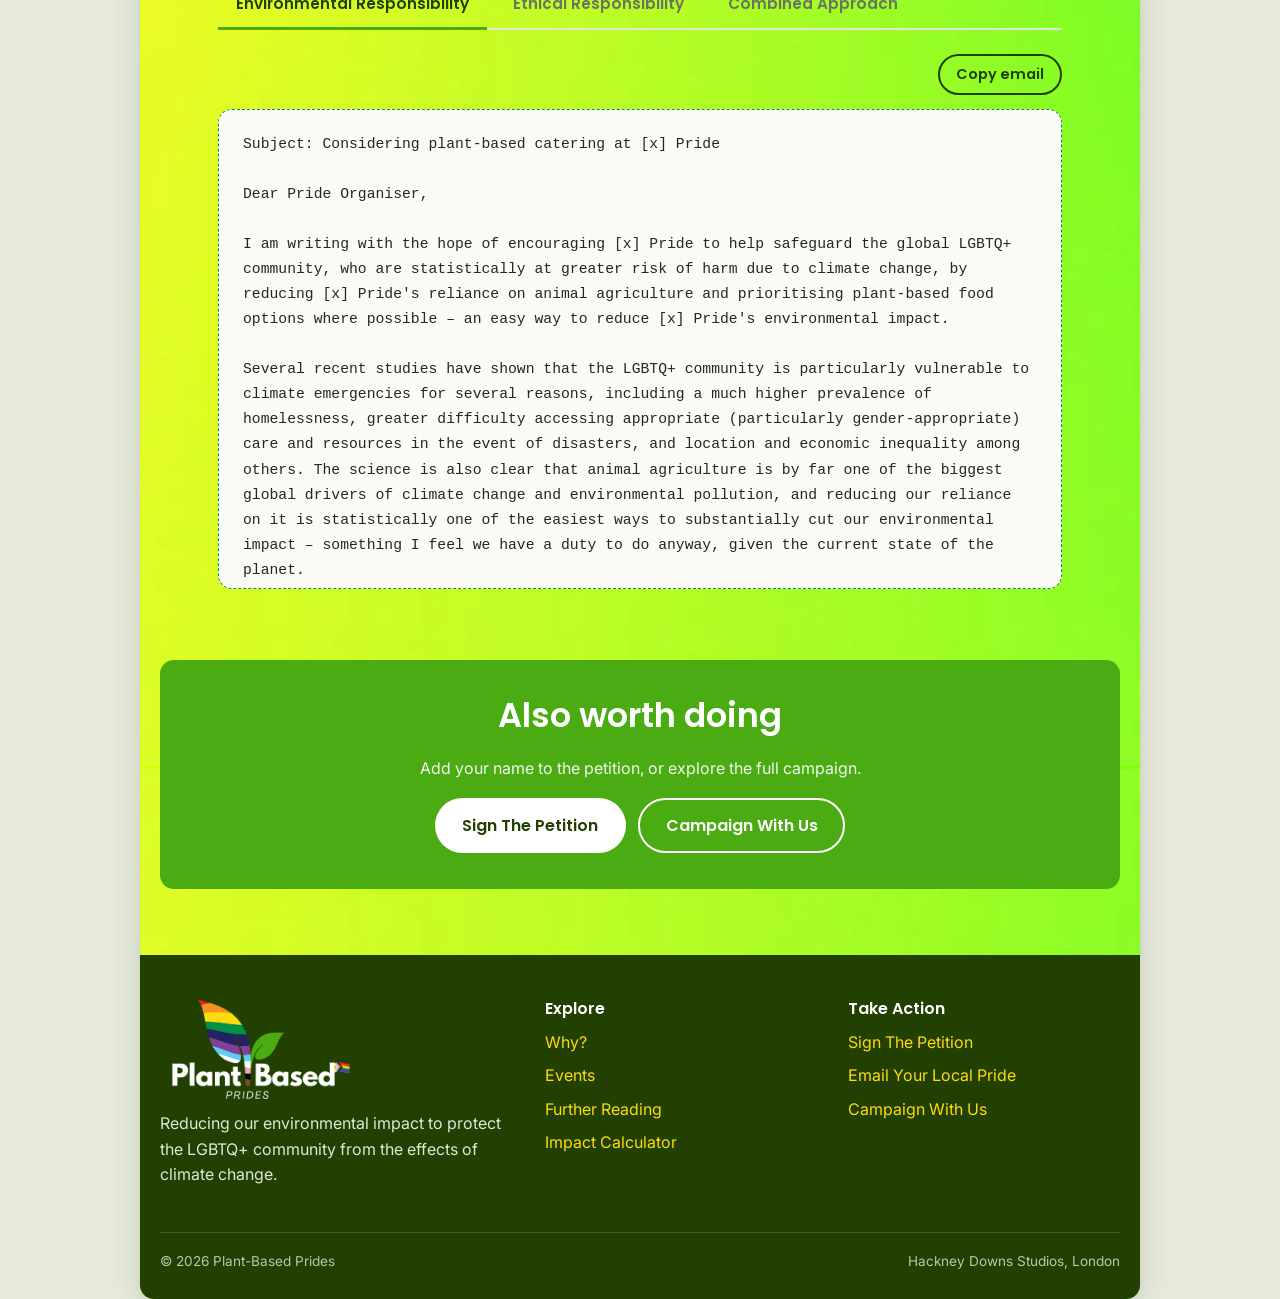
==== commit 8d4973bc: "Update email-your-local-pride.html" ====
--- a/email-your-local-pride.html
+++ b/email-your-local-pride.html
@@ -112,9 +112,9 @@
 
 I am writing with the hope of encouraging [x] Pride to help safeguard the global LGBTQ+ community, who are statistically at greater risk of harm due to climate change, by reducing [x] Pride's reliance on animal agriculture and prioritising plant-based food options where possible &ndash; an easy way to reduce [x] Pride's environmental impact.
 
-The LGBTQ+ community is particularly vulnerable to climate emergencies for several reasons, including a much higher prevalence of homelessness and greater difficulty accessing appropriate resources in the event of disasters, such as appropriate gender-based care. Animal agriculture is one of the biggest global drivers of climate change, and reducing our reliance on it is perhaps the easiest way to substantially cut our environmental impact &ndash; something I feel we have a duty to do anyway, given the current state of the planet.
-
-You can find more information, along with a calculator showing roughly how much of a reduction in environmental impact [x] Pride could achieve, here: [insert Plant-Based Prides website link]
+Several recent studies have shown that the LGBTQ+ community is particularly vulnerable to climate emergencies for several reasons, including a much higher prevalence of homelessness, greater difficulty accessing appropriate (particularly gender-appropriate) care and resources in the event of disasters, and location and economic inequality among others. The science is also clear that animal agriculture is by far one of the biggest global drivers of climate change and environmental pollution, and reducing our reliance on it is statistically one of the easiest ways to substantially cut our environmental impact &ndash; something I feel we have a duty to do anyway, given the current state of the planet.
+
+You can find more information and links to verified academic sources, along with a calculator showing roughly how much of a reduction in environmental impact [x] Pride could achieve, here: https://www.plantbasedprides.com/impact-calculator.html
 
 Thank you so much for your time and for any consideration you can give this.
 
@@ -130,13 +130,15 @@
 
 Dear Pride Organiser,
 
-I'm writing to ask [x] Pride to consider prioritising plant-based catering at future events, on ethical grounds.
-
-Pride exists to protect and empower marginalised communities &ndash; those without a fair say in decisions that affect them. I believe that principle shouldn't stop at our own community. Animal agriculture commodifies living beings for profit, and the dairy industry in particular is built on the exploitation of animals' reproductive systems. By scale, it is one of the largest sources of suffering inflicted on any individual, voiceless group.
-
-Fighting for the rights of, and working to end the suffering of, beings who have no representation where decisions are made feels like a natural extension of what Pride already stands for. Choosing plant-based catering at [x] Pride would be a clear, visible way of extending that same principle of protection and inclusion further.
-
-You can find more information about the campaign, along with an environmental impact calculator, here: [insert Plant-Based Prides website link]
+I'm writing to ask [x] Pride to consider prioritising plant-based catering at future events as a way to reduce Pride's ethical impact on voiceless animals.
+
+Central to the Pride movement is a drive to protect and empower marginalised communities &ndash; those without a fair say in decisions that affect them, and I'm truly grateful for the people who have paved the way to a world where the rights of the LGBTQ+ community have expanded so much in the last 50 years as a result of this. I also believe that this principle shouldn't stop at our own community and I feel we have a real opportunity to extend this mindset to others.
+
+Animal agriculture commodifies living beings for profit, and the dairy industry in particular is built on the exploitation of animals' reproductive systems. By scale, it is one of the largest sources of suffering inflicted on any individual, voiceless group with trillions of animals killed each year.
+
+I feel we have a real opportunity to extend the principles of Pride into the consumer decisions we make, and avoiding the exploitation and suffering of animals for our food at large events when other, often healthier and more environmentally friendly, options are available feels like a natural extension of what Pride already stands for, and I hope you will feel the same way.
+
+You can find more information about the Plant-Based Prides campaign, along with an environmental impact calculator, here: https://www.plantbasedprides.com/impact-calculator.html
 
 Thank you for taking the time to consider this.
 
@@ -154,13 +156,13 @@
 
 I'm writing to encourage [x] Pride to consider prioritising plant-based catering at its events and meetings, for three reasons I hope will resonate.
 
-First, the LGBTQ+ community is statistically at greater risk from climate change, including higher rates of homelessness and greater difficulty accessing appropriate support in the event of disasters. Reducing our reliance on animal agriculture &ndash; one of the biggest global drivers of climate change &ndash; is one of the most effective ways to cut [x] Pride's environmental footprint.
-
-Second, given the current state of the planet, minimising the environmental impact of any large event feels like a responsibility we all share, regardless of who is most affected by it.
-
-Third, and just as importantly, Pride has always stood for protecting marginalised communities who lack a voice in decisions that affect them. Animal agriculture commodifies living beings for profit at enormous scale, and I believe standing against the suffering of the voiceless is a natural extension of what Pride already represents.
-
-Together, these are why I hope [x] Pride will consider moving toward plant-based catering. You can find more information, along with a calculator showing the potential reduction in environmental impact, here: [insert Plant-Based Prides website link]
+Firstly, the LGBTQ+ community is statistically at greater risk from climate change, through factors such as higher rates of homelessness and greater difficulty accessing appropriate support in the event of disasters. Reducing our reliance on animal agriculture &ndash; one of the biggest global drivers of climate change &ndash; is one of the most effective ways to cut [x] Pride's environmental footprint and reducing our contribution to changes that disproportionately impact our community.
+
+Secondly, given the current state of the planet, minimising the environmental impact of any large event feels like a responsibility we all share, regardless of who is most affected by it, and I believe any organisation that can do so should seek to reduce their impact on the planet. Reducing meat and dairy consumption is one of the easiest, fastest and most effective ways of doing so.
+
+Lastly, Pride has always stood for protecting marginalised communities who lack a voice in decisions that affect them. Animal agriculture commodifies living beings for profit at enormous scale, and I believe standing against the suffering of the voiceless is a natural extension of what Pride already represents.
+
+Together, these are why I hope [x] Pride will consider moving toward plant-based catering and away from meat and dairy. There is more information, along with a calculator showing the potential reduction in environmental impact and links to academic sources of information, here: https://www.plantbasedprides.com/impact-calculator.html
 
 Thank you so much for your time and consideration.
 
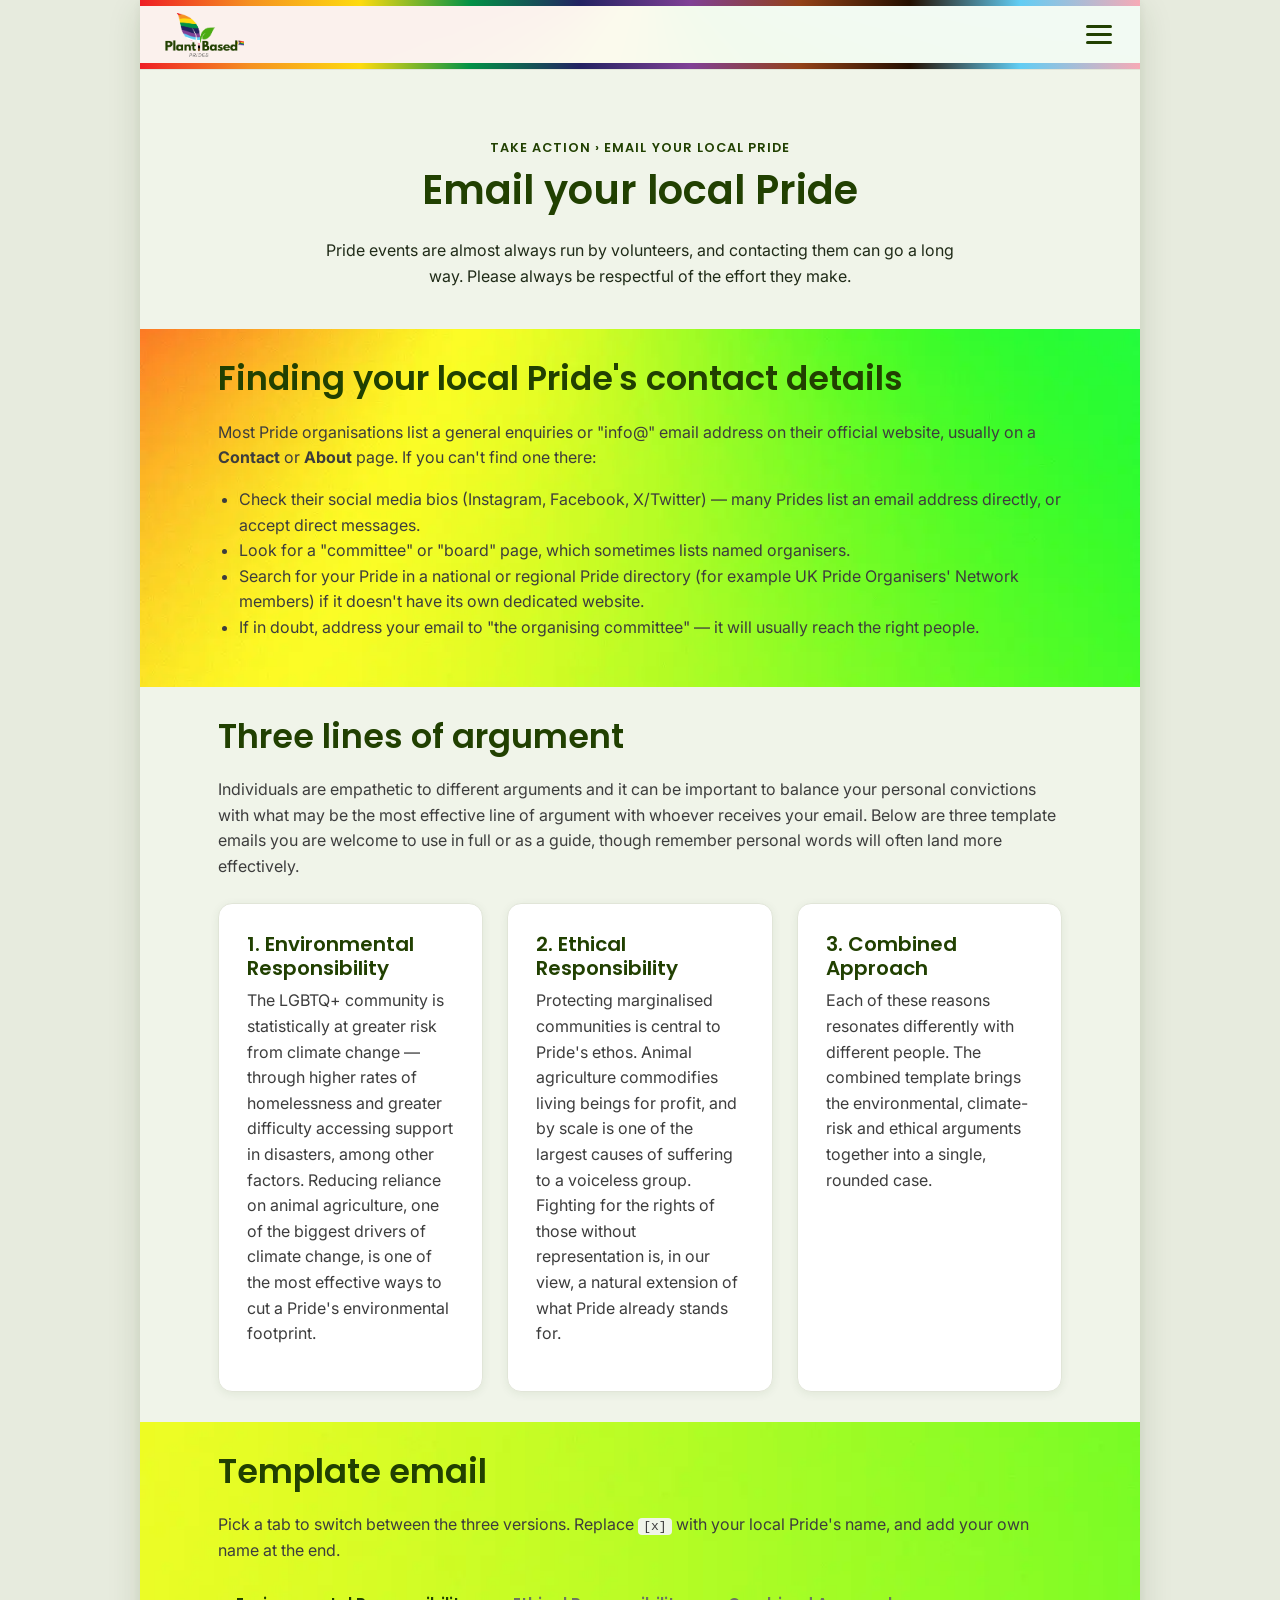
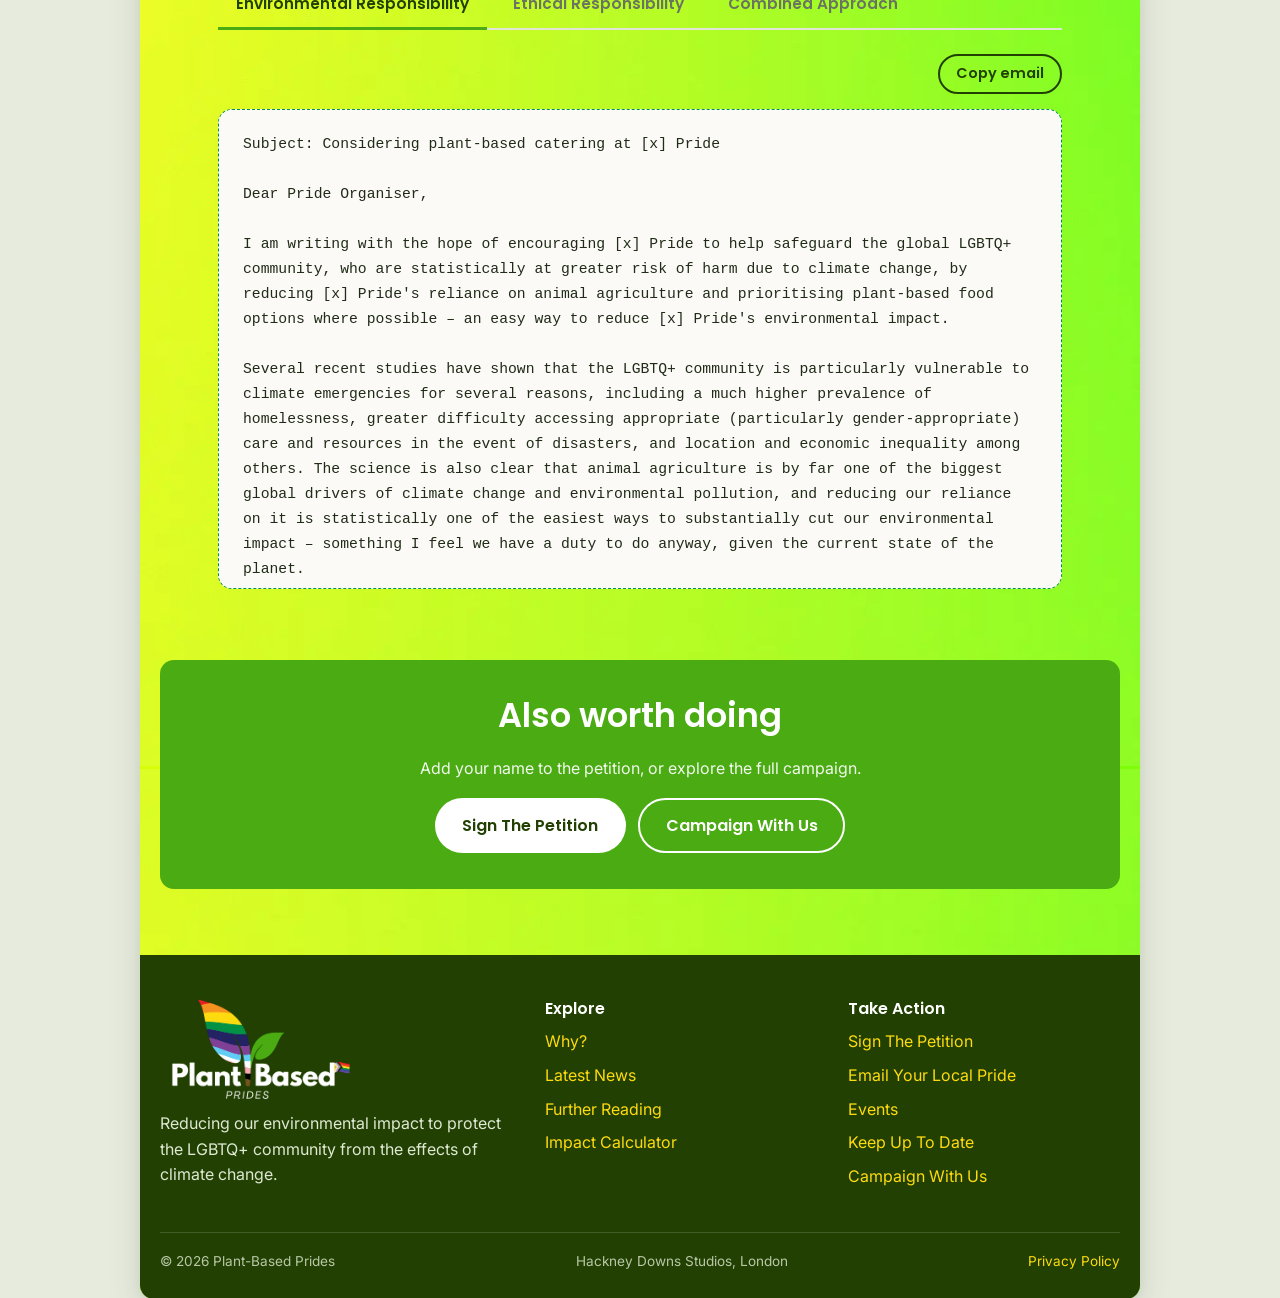
==== commit 3eb6fad5: "Add files via upload" ====
--- a/email-your-local-pride.html
+++ b/email-your-local-pride.html
@@ -33,10 +33,12 @@
           <ul class="dropdown-menu">
             <li><a href="https://act.plantbasedbritain.org/plant_based_prides_petition" target="_blank" rel="noopener">Sign The Petition<span class="dd-desc">Add your name to the campaign petition</span></a></li>
             <li><a href="email-your-local-pride.html">Email Your Local Pride<span class="dd-desc">Template emails, three ways to make the case</span></a></li>
+            <li><a href="events.html">Events<span class="dd-desc">Pride marches, workshops and talks we're attending</span></a></li>
+            <li><a href="keep-up-to-date.html">Keep Up To Date<span class="dd-desc">Join our mailing list for news and updates</span></a></li>
             <li><a href="https://act.plantbasedbritain.org/plant_based_pride_sign_up" target="_blank" rel="noopener">Campaign With Us<span class="dd-desc">Join the wider Plant-Based Prides campaign</span></a></li>
           </ul>
         </li>
-        <li><a href="events.html">Events</a></li>
+        <li><a href="latest-news.html">Latest News</a></li>
         <li><a href="further-reading.html">Further Reading</a></li>
         <li><a href="impact-calculator.html">Impact Calculator</a></li>
         <li><a class="btn btn-primary btn-sm" href="https://act.plantbasedbritain.org/plant_based_prides_petition" target="_blank" rel="noopener">Sign the Petition</a></li>
@@ -198,7 +200,7 @@
         <h4>Explore</h4>
         <ul>
           <li><a href="why.html">Why?</a></li>
-          <li><a href="events.html">Events</a></li>
+          <li><a href="latest-news.html">Latest News</a></li>
           <li><a href="further-reading.html">Further Reading</a></li>
           <li><a href="impact-calculator.html">Impact Calculator</a></li>
         </ul>
@@ -208,6 +210,8 @@
         <ul>
           <li><a href="https://act.plantbasedbritain.org/plant_based_prides_petition" target="_blank" rel="noopener">Sign The Petition</a></li>
           <li><a href="email-your-local-pride.html">Email Your Local Pride</a></li>
+          <li><a href="events.html">Events</a></li>
+          <li><a href="keep-up-to-date.html">Keep Up To Date</a></li>
           <li><a href="https://act.plantbasedbritain.org/plant_based_pride_sign_up" target="_blank" rel="noopener">Campaign With Us</a></li>
         </ul>
       </div>
@@ -215,6 +219,7 @@
     <div class="footer-bottom">
       <span>&copy; <span id="year"></span> Plant-Based Prides</span>
       <span>Hackney Downs Studios, London</span>
+      <a href="privacy-policy.html">Privacy Policy</a>
     </div>
   </div>
 </footer>
--- a/assets/css/style.css
+++ b/assets/css/style.css
@@ -803,3 +803,153 @@
 }
 .site-header.force-mobile-nav .has-dropdown.open .dropdown-menu { display: block; }
 .site-header.force-mobile-nav .dropdown-toggle { width: 100%; justify-content: space-between; }
+
+/* ---------- Newsletter signup (Brevo embed) ----------
+   Brevo's own embed code ships with a lot of inline styles for its default
+   look (white box, Helvetica, blue-grey button). Rather than hand-edit that
+   markup — which would need redoing every time the form is regenerated in
+   Brevo — these rules override it to match the site instead. They use
+   !important because they're fighting inline styles on purpose; if you ever
+   paste in a fresh embed snippet from Brevo, wrap it in a
+   <div class="newsletter-embed"> as usual and this file doesn't need to
+   change. Selectors are written against Brevo's class names/structure as of
+   when this was added — if a future embed's structure differs, some of
+   these may need re-checking. */
+.newsletter-embed .sib-form {
+  background-image: none !important;
+  text-align: left !important;
+  padding: 0 !important;
+}
+.newsletter-embed #sib-form-container {
+  padding: 0 !important;
+}
+.newsletter-embed #sib-container {
+  /* Brevo's own stylesheet sets this element to display:inline-block with
+     width:100%, and margin:auto has no centering effect on inline-block
+     boxes (that trick only works on block-level ones) — which is why this
+     wasn't centering. Forcing it back to a block fixes that. */
+  display: block !important;
+  width: 100% !important;
+  max-width: 560px !important;
+  margin: 0 auto !important;
+  background: var(--pbp-white) !important;
+  border: 1px solid var(--pbp-border) !important;
+  border-radius: var(--radius) !important;
+  box-shadow: var(--shadow-soft);
+  padding: 28px !important;
+  text-align: left !important;
+  box-sizing: border-box;
+}
+.newsletter-embed #sib-form > div:nth-of-type(1) .sib-form-block p {
+  font-family: var(--font-heading) !important;
+  font-size: 1.4rem !important;
+  font-weight: 600 !important;
+  color: var(--pbp-dark-green) !important;
+  margin: 0 !important;
+}
+.newsletter-embed #sib-form > div:nth-of-type(2) .sib-form-block p {
+  font-family: var(--font-body) !important;
+  font-size: 1rem !important;
+  font-weight: 400 !important;
+  color: var(--pbp-charcoal) !important;
+  margin: 0 !important;
+}
+.newsletter-embed .entry__label {
+  font-family: var(--font-body) !important;
+  font-weight: 600 !important;
+  color: var(--pbp-dark-green) !important;
+  font-size: 0.95rem !important;
+}
+.newsletter-embed input.input {
+  width: 100%;
+  padding: 11px 13px !important;
+  border: 1.5px solid var(--pbp-border) !important;
+  border-radius: 9px !important;
+  font-size: 1rem !important;
+  font-family: var(--font-body) !important;
+  background: var(--pbp-bg) !important;
+  color: var(--pbp-ink) !important;
+  box-sizing: border-box;
+}
+.newsletter-embed input.input:focus {
+  outline: none;
+  border-color: var(--pbp-green) !important;
+}
+.newsletter-embed .entry__specification {
+  font-family: var(--font-body) !important;
+  color: #6b7361 !important;
+  font-size: 0.85rem !important;
+}
+.newsletter-embed .entry_mcq p {
+  font-family: var(--font-body) !important;
+  color: var(--pbp-charcoal) !important;
+  font-size: 0.95rem !important;
+  margin: 0 !important;
+}
+.newsletter-embed .sib-form-block__button {
+  font-family: var(--font-heading) !important;
+  font-weight: 600 !important;
+  font-size: 1rem !important;
+  padding: 0.8em 1.6em !important;
+  border-radius: 999px !important;
+  border: 2px solid transparent !important;
+  background: var(--pbp-green) !important;
+  color: var(--pbp-white) !important;
+  width: 100%;
+  display: inline-flex !important;
+  align-items: center;
+  justify-content: center;
+  gap: 0.5em;
+  cursor: pointer;
+  transition: transform 0.15s ease, background 0.15s ease;
+}
+.newsletter-embed .sib-form-block__button:hover {
+  background: var(--pbp-dark-green) !important;
+  transform: translateY(-2px);
+}
+/* The submit button's loading-spinner SVG has no width/height of its own —
+   it's normally sized and hidden by Brevo's external sib-styles.css. That
+   stylesheet is served from sibforms.com, a domain ad-blockers (uBlock
+   Origin, Brave, Firefox strict mode, etc.) commonly block, which would
+   otherwise leave the icon rendering at its raw ~500px viewBox size and
+   blowing the button up into a huge circle. Hiding it outright here means
+   the button looks right regardless of whether that stylesheet loads. */
+.newsletter-embed .sib-form-block__button svg {
+  display: none !important;
+}
+/* Likewise, the checkbox's visual "tick" styling comes from sib-styles.css.
+   If that fails to load, fall back to a plain native checkbox rather than
+   an unstyled/invisible one. Harmless when the stylesheet does load, since
+   Brevo's CSS visually hides the native input in that case anyway. */
+.newsletter-embed input#OPT_IN {
+  width: 16px !important;
+  height: 16px !important;
+  accent-color: var(--pbp-green) !important;
+  vertical-align: middle;
+  margin-right: 6px !important;
+}
+/* Anti-spam honeypot field: meant to be invisible (bots fill it, real people
+   never see it), normally hidden via sib-styles.css's .input--hidden class.
+   Hiding it explicitly here too means a real visitor never sees a stray
+   empty box and risks accidentally filling it in, which would otherwise
+   cause Brevo to silently discard their genuine signup as spam. */
+.newsletter-embed input[name="email_address_check"] {
+  display: none !important;
+}
+.newsletter-embed .sib-form-message-panel {
+  font-family: var(--font-body) !important;
+  border-radius: var(--radius) !important;
+  max-width: 560px !important;
+  margin: 0 auto 12px !important;
+}
+.newsletter-embed .sib-form-message-panel__text {
+  text-align: left !important;
+}
+.newsletter-note {
+  max-width: 560px;
+  margin: 12px auto 0;
+  font-size: 0.85rem;
+  color: #6b7361;
+  text-align: center;
+}
+.newsletter-note a { color: var(--pbp-green-deep); }
